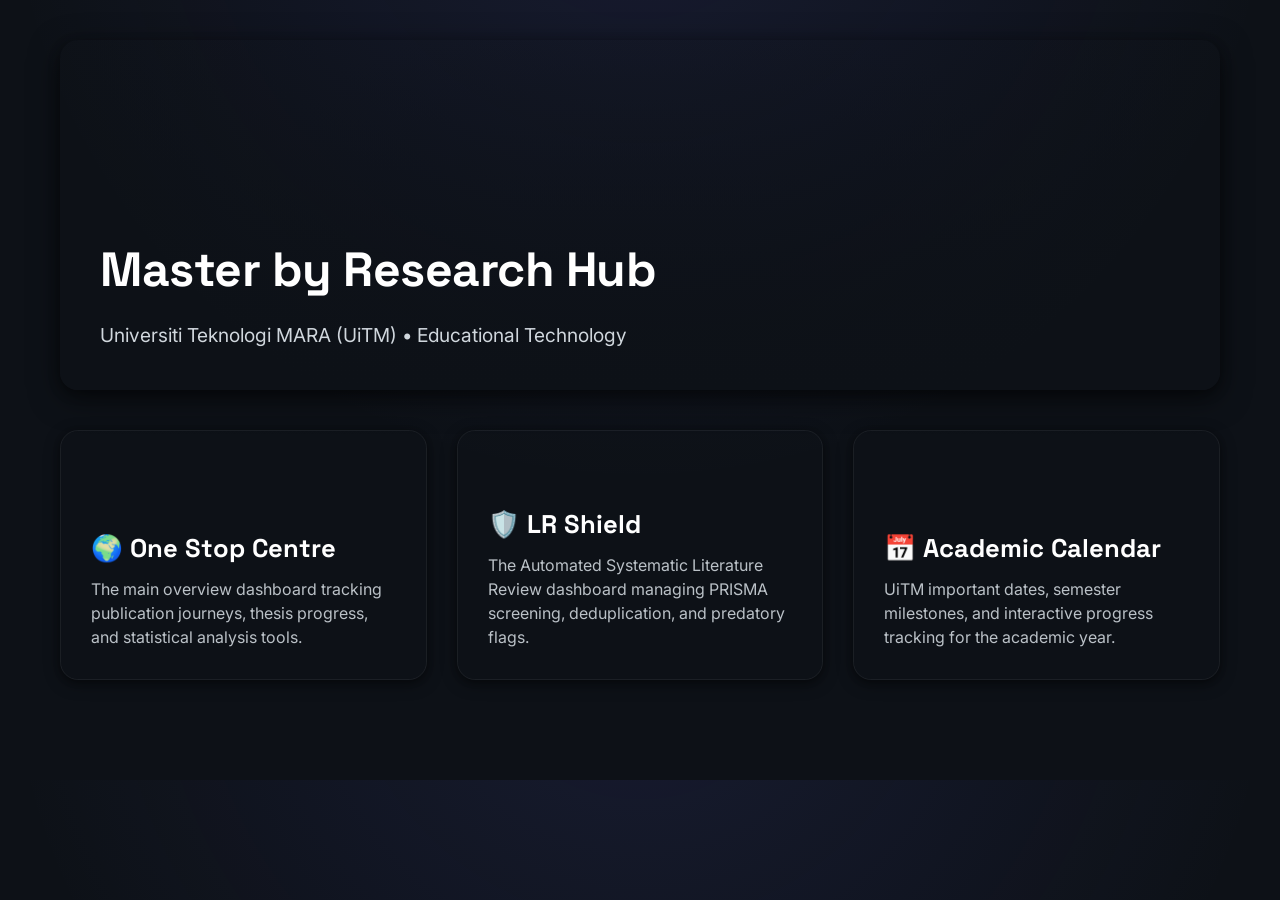
==== index.html @ 7d11b837 "Add root landing page with realistic theme" ====
<!DOCTYPE html>
<html lang="en">
<head>
    <meta charset="UTF-8">
    <meta name="viewport" content="width=device-width, initial-scale=1.0">
    <title>Master by Research Hub</title>
    <!-- Google Fonts -->
    <link rel="preconnect" href="https://fonts.googleapis.com">
    <link rel="preconnect" href="https://fonts.gstatic.com" crossorigin>
    <link href="https://fonts.googleapis.com/css2?family=Space+Grotesk:wght@400;500;600;700&family=Inter:wght@300;400;500;600;700&family=Outfit:wght@400;500;600;700;800&display=swap" rel="stylesheet">
    <link rel="stylesheet" href="One Stop Centre/style.css">
    
    <style>
        /* Realistic Background Theme Synchronisation */
        .card-bg-layer {
            position: absolute !important;
            inset: 0 !important;
            border-radius: inherit;
            background-size: cover;
            background-position: center;
            z-index: 10 !important; 
        }
        .card-bg-overlay {
            position: absolute !important;
            inset: 0 !important;
            border-radius: inherit;
            background: linear-gradient(180deg, rgba(13, 17, 23, 0.4) 0%, rgba(13, 17, 23, 0.95) 100%);
            z-index: 11 !important; 
        }
        
        .hero-banner {
            position: relative;
            width: 100%;
            height: 350px;
            border-radius: var(--r-xl);
            overflow: hidden;
            margin-bottom: 40px;
            display: flex;
            align-items: flex-end;
            padding: 40px;
            box-shadow: var(--shadow-lg);
        }

        .hero-bg {
            position: absolute;
            inset: 0;
            background-image: url('https://images.unsplash.com/photo-1497366216548-37526070297c?q=80&w=1600&auto=format&fit=crop');
            background-size: cover;
            background-position: center;
            z-index: 1;
        }

        .hero-overlay {
            position: absolute;
            inset: 0;
            background: linear-gradient(to top, rgba(13, 17, 23, 1) 0%, rgba(13, 17, 23, 0.2) 100%);
            z-index: 2;
        }

        .hero-content {
            position: relative;
            z-index: 3;
            max-width: 800px;
        }

        .hero-content h1 {
            font-family: var(--font-display);
            font-size: 3rem;
            font-weight: 700;
            color: #ffffff;
            margin-bottom: 15px;
            letter-spacing: -0.5px;
        }

        .hero-content p {
            font-size: 1.2rem;
            color: var(--text-light);
            opacity: 0.9;
        }

        .hub-grid {
            display: grid;
            grid-template-columns: repeat(auto-fit, minmax(300px, 1fr));
            gap: 30px;
            margin-bottom: 60px;
        }

        .hub-card {
            position: relative;
            border-radius: var(--r-xl);
            padding: 30px;
            min-height: 250px;
            display: flex;
            flex-direction: column;
            justify-content: flex-end;
            text-decoration: none;
            overflow: hidden;
            box-shadow: var(--shadow-md);
            transition: var(--t-base);
            border: 1px solid var(--border-dark);
        }

        .hub-card:hover {
            transform: translateY(-5px);
            box-shadow: var(--shadow-lg);
            border-color: var(--primary);
        }

        .hub-card .card-content {
            position: relative;
            z-index: 20;
        }

        .hub-card h3 {
            font-family: var(--font-display);
            font-size: 1.6rem;
            color: #ffffff;
            margin-bottom: 10px;
            display: flex;
            align-items: center;
            gap: 10px;
        }

        .hub-card p {
            color: var(--text-light);
            opacity: 0.8;
            font-size: 1rem;
            line-height: 1.5;
        }

        .container {
            max-width: 1200px;
            margin: 0 auto;
            padding: 40px 20px;
        }
    </style>
</head>
<body class="dark-theme">

    <div class="container">
        
        <!-- Hero Banner -->
        <div class="hero-banner">
            <div class="hero-bg"></div>
            <div class="hero-overlay"></div>
            <div class="hero-content">
                <h1>Master by Research Hub</h1>
                <p>Universiti Teknologi MARA (UiTM) &bull; Educational Technology</p>
            </div>
        </div>

        <!-- Main Navigation Grid -->
        <div class="hub-grid">
            
            <!-- One Stop Centre -->
            <a href="One Stop Centre/index.html" class="hub-card">
                <div class="card-bg-layer" style="background-image: url('https://images.unsplash.com/photo-1454165804606-c3d57bc86b40?q=80&w=600&auto=format&fit=crop');"></div>
                <div class="card-bg-overlay"></div>
                <div class="card-content">
                    <h3>🌍 One Stop Centre</h3>
                    <p>The main overview dashboard tracking publication journeys, thesis progress, and statistical analysis tools.</p>
                </div>
            </a>

            <!-- LR Shield -->
            <a href="Research Proposal/LR Matrix/index.html" class="hub-card">
                <div class="card-bg-layer" style="background-image: url('https://images.unsplash.com/photo-1507413245164-6160d8298b31?q=80&w=600&auto=format&fit=crop');"></div>
                <div class="card-bg-overlay"></div>
                <div class="card-content">
                    <h3>🛡️ LR Shield</h3>
                    <p>The Automated Systematic Literature Review dashboard managing PRISMA screening, deduplication, and predatory flags.</p>
                </div>
            </a>

            <!-- Academic Calendar -->
            <a href="UiTM Academic Calendar/index.html" class="hub-card">
                <div class="card-bg-layer" style="background-image: url('https://images.unsplash.com/photo-1506784983877-45594efa4cbe?q=80&w=600&auto=format&fit=crop');"></div>
                <div class="card-bg-overlay"></div>
                <div class="card-content">
                    <h3>📅 Academic Calendar</h3>
                    <p>UiTM important dates, semester milestones, and interactive progress tracking for the academic year.</p>
                </div>
            </a>

        </div>

    </div>

</body>
</html>
---- One Stop Centre/style.css ----
:root {
  /* === PubJourney Dark Mode — synced across all dashboards === */
  --bg-deep:    #0d1117;
  --bg-card:    rgba(22, 27, 34, 0.90);
  --bg-card-hover: rgba(28, 34, 48, 0.95);
  --bg-raised:  #1c2230;
  --bg-overlay: #212836;
  --border-light: rgba(255,255,255,0.10);
  --border-dark:  rgba(255,255,255,0.06);
  --primary:       #6366f1;
  --primary-hover: #7c7ff5;
  --primary-rgb:   99, 102, 241;
  --secondary:     #a78bfa;
  --accent: #38bdf8;
  --danger: hsl(348, 83%, 55%);
  --danger-pulse: rgba(239, 35, 60, 0.4);
  --warning: hsl(38, 92%, 50%);
  --color-green:  #22c55e;
  --color-amber:  #f59e0b;
  --color-red:    #ef4444;
  --color-sky:    #38bdf8;
  --color-rose:   #fb7185;
  --color-violet: #a78bfa;
  --color-teal:   #2dd4bf;
  --color-orange: #fb923c;
  --text-light:   #e6edf3;
  --text-muted:   #8b949e;
  --text-dark:    #0d1117;
  --text-link:    #7c7ff5;
  --font-sans:    'Inter', -apple-system, BlinkMacSystemFont, sans-serif;
  --font-display: 'Space Grotesk', sans-serif;
  --font-heading: 'Space Grotesk', 'Inter', sans-serif;
  --font-body:    'Inter', -apple-system, BlinkMacSystemFont, sans-serif;
  --sidebar-width: 280px;
  --r-sm: 6px;
  --r-md: 10px;
  --r-lg: 14px;
  --r-xl: 18px;
  --shadow-sm: 0 2px 8px rgba(0,0,0,0.35);
  --shadow-md: 0 4px 16px rgba(0,0,0,0.4), 0 2px 6px rgba(0,0,0,0.25);
  --shadow-lg: 0 8px 30px rgba(0,0,0,0.5), 0 4px 12px rgba(0,0,0,0.3);
  --t-fast: 150ms ease;
  --t-base: 220ms ease;
  --t-slow: 350ms cubic-bezier(0.4,0,0.2,1);
}

body.light-theme {
  --bg-deep:    #f1f5f9;
  --bg-card:    rgba(255, 255, 255, 0.90);
  --bg-card-hover: rgba(255, 255, 255, 0.98);
  --bg-raised:  #ffffff;
  --bg-overlay: #e2e8f0;
  --border-light: rgba(0,0,0,0.10);
  --border-dark:  rgba(0,0,0,0.06);
  --primary:        #4f46e5;
  --primary-hover:  #4338ca;
  --primary-rgb:    79, 70, 229;
  --secondary:      #7e22ce;
  --accent:         #0284c7;
  --text-light:     #0f172a;
  --text-muted:     #475569;
  --text-dark:      #f1f5f9;
  --text-link:      #4f46e5;
  background-color: #f1f5f9 !important;
  background-image: radial-gradient(circle 800px at var(--mouse-x, 50%) var(--mouse-y, -20%), rgba(79,70,229,0.06) 0%, transparent 80%) !important;
  color: #0f172a !important;
}
body.light-theme .sidebar { background-color: rgba(255,255,255,0.85) !important; border-right-color: rgba(0,0,0,0.08) !important; }
body.light-theme .nav-btn:hover { background-color: rgba(0,0,0,0.05) !important; }

* { box-sizing: border-box; margin: 0; padding: 0; }

body {
  font-family: var(--font-body);
  background-color: var(--bg-deep);
  color: var(--text-light);
  overflow-x: hidden;
  line-height: 1.5;
  transition: background-color .4s ease, color .4s ease;
  background-image: radial-gradient(circle 800px at var(--mouse-x, 50%) var(--mouse-y, -20%), rgba(99,102,241,0.12) 0%, transparent 80%);
}

a { text-decoration: none; }

.app-container { display: flex; min-height: 100vh; }

.sidebar {
  width: 280px;
  background-color: var(--bg-card);
  backdrop-filter: blur(20px);
  -webkit-backdrop-filter: blur(20px);
  border-right: 1px solid var(--border-light);
  padding: 24px;
  display: flex;
  flex-direction: column;
  position: fixed;
  height: 100vh;
  z-index: 100;
  transition: background-color .4s ease;
}

body.light-theme .sidebar { background-color: #fff6; }

.sidebar-brand { display: flex; align-items: center; gap: 12px; margin-bottom: 20px; }
.brand-logo { width: 32px; height: 32px; object-fit: contain; }
.brand-text h1 { font-family: var(--font-heading); font-size: 20px; font-weight: 700; letter-spacing: .5px; }
.brand-text p { color: var(--text-muted); font-size: 11px; text-transform: uppercase; letter-spacing: 1px; }

.sidebar-nav { display: flex; flex-direction: column; gap: 8px; flex: 1; margin-top: 24px; }
.nav-btn {
  background: none;
  border: none;
  color: var(--text-muted);
  padding: 12px 16px;
  font-family: var(--font-heading);
  font-size: 15px;
  font-weight: 500;
  text-align: left;
  border-radius: 0 24px 24px 0;
  cursor: pointer;
  display: flex;
  align-items: center;
  gap: 12px;
  transition: all .25s;
  margin-right: 16px;
  border-right: 2px solid transparent;
}
.nav-btn:hover { background: rgba(255,255,255,0.04); color: var(--text-light); }
.nav-btn.active {
  background: linear-gradient(90deg, rgba(var(--primary-rgb),0.15) 0%, rgba(var(--primary-rgb),0.02) 100%);
  color: var(--primary);
  border-right: 2px solid var(--primary);
  border-left: none;
  padding-left: 16px;
}
body.light-theme .nav-btn:hover { background-color: #00000008; color: var(--text-dark); }

.nav-icon { width: 20px; height: 20px; object-fit: contain; }

.main-content { margin-left: 280px; flex: 1; padding: 40px; min-width: 0; }

.card {
  background-color: var(--bg-card);
  backdrop-filter: blur(12px);
  border: 1px solid var(--border-light);
  border-radius: 16px;
  padding: 24px;
  transition: transform .25s, border-color .25s;
}
.card:hover { transform: translateY(-2px); border-color: #ffffff26; }
body.light-theme .card:hover { border-color: #00000026; }

.theme-toggle {
  background: #ffffff14;
  border: 1px solid var(--border-light);
  color: var(--text-light);
  width: 2.2rem;
  height: 2.2rem;
  border-radius: 8px;
  cursor: pointer;
  display: flex;
  align-items: center;
  justify-content: center;
  transition: all .3s;
}
.theme-toggle:hover { background: #ffffff26; transform: rotate(15deg) scale(1.05); }
body.light-theme .theme-toggle { background: #00000008; border-color: var(--border-light); }
body.light-theme .theme-toggle:hover { background: #0000001a; }
.theme-toggle img { width: 18px; height: 18px; object-fit: contain; }

/* ============================================================
   NEWS TICKER (BOTTOM FIXED)
   ============================================================ */
.news-ticker-container {
  position: fixed;
  bottom: 0;
  left: 280px; /* sidebar width */
  right: 0;
  height: 40px;
  background: var(--bg-card);
  backdrop-filter: blur(12px);
  -webkit-backdrop-filter: blur(12px);
  border-top: 1px solid var(--border-light);
  display: flex;
  align-items: center;
  z-index: 50;
  overflow: hidden;
}

@media (max-width: 768px) {
  .news-ticker-container {
    left: 0;
  }
}

.news-ticker-label {
  background: #ef4444;
  color: white;
  font-weight: 700;
  font-size: 11px;
  letter-spacing: 1px;
  padding: 0 16px;
  height: 100%;
  display: flex;
  align-items: center;
  text-transform: uppercase;
  position: relative;
  z-index: 2;
  box-shadow: 2px 0 10px rgba(0,0,0,0.2);
  flex-shrink: 0;
}

.ticker-clock {
  background: rgba(0, 0, 0, 0.2);
  color: var(--text-light);
  font-family: 'Courier New', Courier, monospace;
  font-size: 13px;
  font-weight: 600;
  padding: 0 16px;
  height: 100%;
  display: flex;
  align-items: center;
  border-right: 1px solid var(--border-light);
  flex-shrink: 0;
  z-index: 2;
  box-shadow: inset 0 0 10px rgba(0,0,0,0.1);
}

.news-ticker-wrap {
  flex: 1;
  overflow: hidden;
  position: relative;
  height: 100%;
  display: flex;
  align-items: center;
  mask-image: linear-gradient(to right, transparent, black 5%, black 95%, transparent);
  -webkit-mask-image: linear-gradient(to right, transparent, black 5%, black 95%, transparent);
}

.news-ticker-content {
  display: inline-block;
  white-space: nowrap;
  padding-left: 100%;
  animation: ticker 50s linear infinite;
  color: var(--text-muted);
  font-size: 13px;
}

.news-ticker-content:hover {
  animation-play-state: paused;
}

.ticker-item {
  display: inline-block;
  padding: 0 2rem;
}

.ticker-item span {
  color: #ef4444;
  margin-right: 0.5rem;
}

@keyframes ticker {
  0% { transform: translateX(0); }
  100% { transform: translateX(-100%); }
}


/* ============================================================
   GLASSMORPHIC MIRROR EFFECT (SYNCED FROM PUBJOURNEY)
   ============================================================ */
.card, .stat-card, .tier-box, .diagnostic-box, .evidence-gate-calculator, .timeline-item, .kanban-card {
  box-shadow: 
    0 8px 32px rgba(0,0,0,0.35),
    inset 0 1px 1px rgba(255,255,255,0.15),
    inset 0 -1px 1px rgba(0,0,0,0.3) !important;
  transform-style: preserve-3d;
  position: relative;
}

.card:hover, .stat-card:hover, .tier-box:hover, .timeline-item:hover, .kanban-card:hover {
  box-shadow: 
    0 20px 40px rgba(0,0,0,0.65),
    inset 0 1px 2px rgba(255,255,255,0.3),
    inset 0 -1px 1px rgba(0,0,0,0.4) !important;
  z-index: 10;
}

.card::after, .stat-card::after, .tier-box::after, .diagnostic-box::after, .evidence-gate-calculator::after, .timeline-item::after, .kanban-card::after {
  content: '';
  position: absolute;
  inset: 0;
  border-radius: inherit;
  background: linear-gradient(135deg, rgba(255,255,255,0.12) 0%, transparent 40%);
  pointer-events: none;
  opacity: 0.3;
  transition: opacity 0.3s ease;
}

.card:hover::after, .stat-card:hover::after, .tier-box:hover::after, .timeline-item:hover::after, .kanban-card:hover::after {
  opacity: 1;
}

/* 3D Glassmorphic Mirror Glare - LIGHT MODE */
body.light-theme .card,
body.light-theme .stat-card,
body.light-theme .tier-box,
body.light-theme .diagnostic-box,
body.light-theme .evidence-gate-calculator,
body.light-theme .timeline-item,
body.light-theme .kanban-card {
  background: rgba(255, 255, 255, 0.6) !important; /* Translucent base so the white glare is visible */
  backdrop-filter: blur(24px) !important;
  -webkit-backdrop-filter: blur(24px) !important;
  border: 1px solid rgba(255, 255, 255, 0.8) !important;
  box-shadow: 
    0 8px 32px rgba(31, 38, 135, 0.05),
    inset 0 1px 2px rgba(255, 255, 255, 1),
    inset 0 -1px 1px rgba(0, 0, 0, 0.05) !important;
}

body.light-theme .card:hover,
body.light-theme .stat-card:hover,
body.light-theme .tier-box:hover,
body.light-theme .timeline-item:hover,
body.light-theme .kanban-card:hover {
  background: rgba(255, 255, 255, 0.8) !important;
  box-shadow: 
    0 16px 40px rgba(31, 38, 135, 0.1),
    inset 0 1px 2px rgba(255, 255, 255, 1),
    inset 0 -1px 1px rgba(0, 0, 0, 0.08) !important;
}

body.light-theme .card::after,
body.light-theme .stat-card::after,
body.light-theme .tier-box::after,
body.light-theme .diagnostic-box::after,
body.light-theme .evidence-gate-calculator::after,
body.light-theme .timeline-item::after,
body.light-theme .kanban-card::after {
  background: linear-gradient(135deg, rgba(255,255,255,0.9) 0%, transparent 60%);
  opacity: 0.4;
}

/* Ensure text and content sit ABOVE the glare */
body.light-theme .card > *,
body.light-theme .stat-card > *,
body.light-theme .tier-box > *,
body.light-theme .diagnostic-box > *,
body.light-theme .kanban-card > * {
  position: relative;
  z-index: 1;
}


body.light-theme .card:hover::after,
body.light-theme .stat-card:hover::after,
body.light-theme .tier-box:hover::after,
body.light-theme .timeline-item:hover::after,
body.light-theme .kanban-card:hover::after {
  opacity: 1;
}
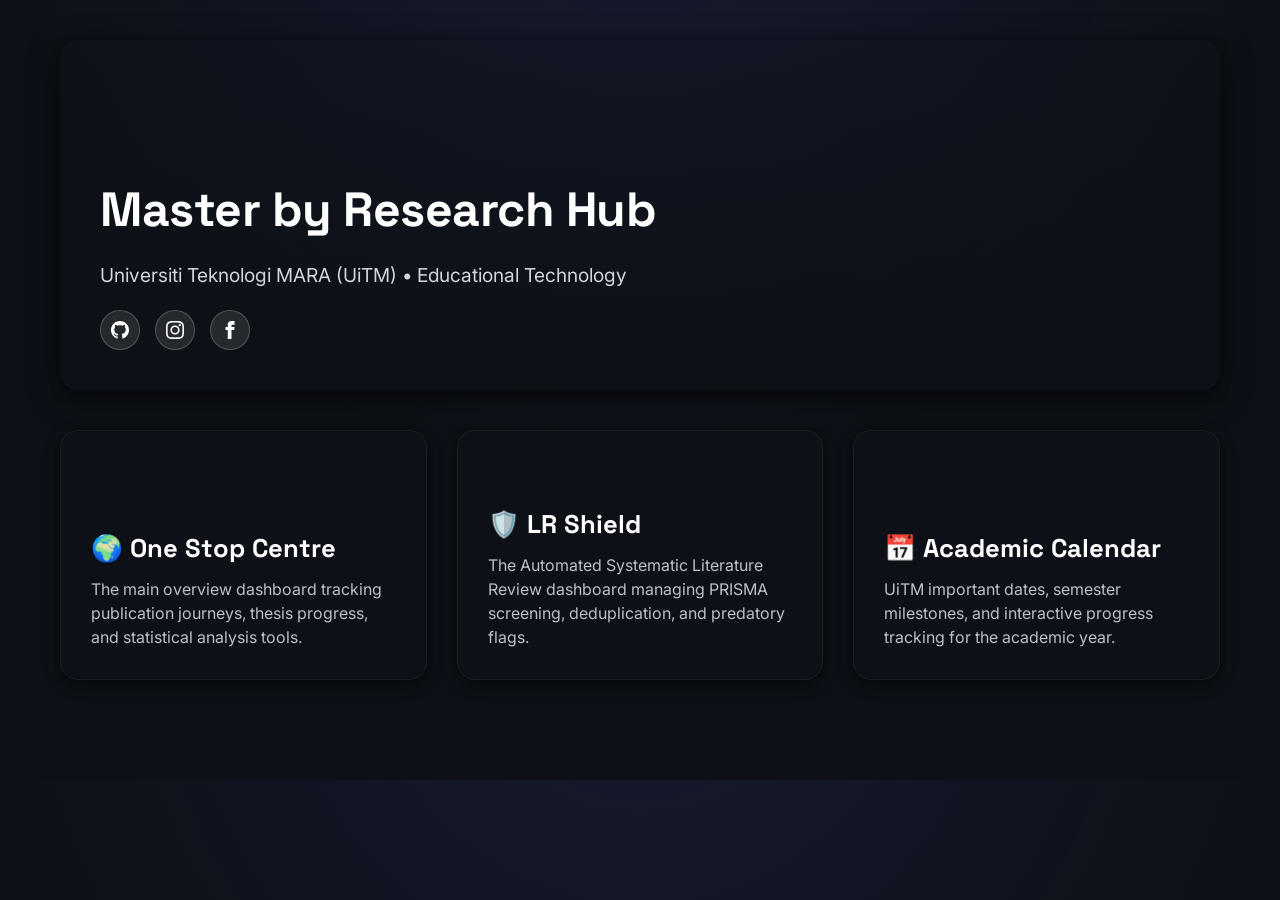
==== commit cf3b65b5: "Fix calendar height cutoff and add social media links to main hub" ====
--- a/index.html
+++ b/index.html
@@ -128,6 +128,38 @@
             line-height: 1.5;
         }
 
+        .social-links {
+            display: flex;
+            gap: 15px;
+            margin-top: 20px;
+        }
+
+        .social-links a {
+            display: flex;
+            align-items: center;
+            justify-content: center;
+            width: 40px;
+            height: 40px;
+            border-radius: 50%;
+            background: rgba(255, 255, 255, 0.1);
+            color: #fff;
+            text-decoration: none;
+            transition: all 0.3s ease;
+            border: 1px solid rgba(255, 255, 255, 0.2);
+        }
+
+        .social-links a:hover {
+            background: var(--primary, #6366f1);
+            transform: translateY(-3px);
+            border-color: var(--primary, #6366f1);
+        }
+        
+        .social-links a svg {
+            width: 18px;
+            height: 18px;
+            fill: currentColor;
+        }
+
         .container {
             max-width: 1200px;
             margin: 0 auto;
@@ -146,6 +178,17 @@
             <div class="hero-content">
                 <h1>Master by Research Hub</h1>
                 <p>Universiti Teknologi MARA (UiTM) &bull; Educational Technology</p>
+                <div class="social-links">
+                    <a href="https://github.com/muszyolo" target="_blank" title="GitHub">
+                        <svg viewBox="0 0 24 24"><path d="M12 0c-6.626 0-12 5.373-12 12 0 5.302 3.438 9.8 8.207 11.387.599.111.793-.261.793-.577v-2.234c-3.338.726-4.033-1.416-4.033-1.416-.546-1.387-1.333-1.756-1.333-1.756-1.089-.745.083-.729.083-.729 1.205.084 1.839 1.237 1.839 1.237 1.07 1.834 2.807 1.304 3.492.997.107-.775.418-1.305.762-1.604-2.665-.305-5.467-1.334-5.467-5.931 0-1.311.469-2.381 1.236-3.221-.124-.303-.535-1.524.117-3.176 0 0 1.008-.322 3.301 1.23.957-.266 1.983-.399 3.003-.404 1.02.005 2.047.138 3.006.404 2.291-1.552 3.297-1.23 3.297-1.23.653 1.653.242 2.874.118 3.176.77.84 1.235 1.911 1.235 3.221 0 4.609-2.807 5.624-5.479 5.921.43.372.823 1.102.823 2.222v3.293c0 .319.192.694.801.576 4.765-1.589 8.199-6.086 8.199-11.386 0-6.627-5.373-12-12-12z"/></svg>
+                    </a>
+                    <a href="https://instagram.com/muszyolo" target="_blank" title="Instagram">
+                        <svg viewBox="0 0 24 24"><path d="M12 2.163c3.204 0 3.584.012 4.85.07 3.252.148 4.771 1.691 4.919 4.919.058 1.265.069 1.645.069 4.849 0 3.205-.012 3.584-.069 4.849-.149 3.225-1.664 4.771-4.919 4.919-1.266.058-1.644.07-4.85.07-3.204 0-3.584-.012-4.849-.07-3.26-.149-4.771-1.699-4.919-4.92-.058-1.265-.07-1.644-.07-4.849 0-3.204.013-3.583.07-4.849.149-3.227 1.664-4.771 4.919-4.919 1.266-.057 1.645-.069 4.849-.069zM12 0C8.741 0 8.333.014 7.053.072 2.695.272.273 2.69.073 7.052.014 8.333 0 8.741 0 12c0 3.259.014 3.668.072 4.948.2 4.358 2.618 6.78 6.98 6.98C8.333 23.986 8.741 24 12 24c3.259 0 3.668-.014 4.948-.072 4.354-.2 6.782-2.618 6.979-6.98.059-1.28.073-1.689.073-4.948 0-3.259-.014-3.667-.072-4.947-.196-4.354-2.617-6.78-6.979-6.98C15.668.014 15.259 0 12 0zm0 5.838a6.162 6.162 0 100 12.324 6.162 6.162 0 000-12.324zM12 16a4 4 0 110-8 4 4 0 010 8zm6.406-11.845a1.44 1.44 0 100 2.881 1.44 1.44 0 000-2.881z"/></svg>
+                    </a>
+                    <a href="https://facebook.com/muszyolo" target="_blank" title="Facebook">
+                        <svg viewBox="0 0 24 24"><path d="M9 8h-3v4h3v12h5v-12h3.642l.358-4h-4v-1.667c0-.955.192-1.333 1.115-1.333h2.885v-5h-3.808c-3.596 0-5.192 1.583-5.192 4.615v3.385z"/></svg>
+                    </a>
+                </div>
             </div>
         </div>
 
--- a/One Stop Centre/style.css
+++ b/One Stop Centre/style.css
@@ -360,3 +360,41 @@
 body.light-theme .kanban-card:hover::after {
   opacity: 1;
 }
+
+/* ====================================================
+   DARK MODE: Global Select / Dropdown Overrides
+   Applies across ALL dashboards that import this CSS
+   ==================================================== */
+select,
+select.form-input {
+  background-color: var(--bg-raised, #1c2230) !important;
+  color: var(--text-light, #e6edf3) !important;
+  border: 1px solid var(--border-light, rgba(255,255,255,0.12)) !important;
+  border-radius: 8px !important;
+  padding: 8px 12px !important;
+  font-family: var(--font-body) !important;
+  font-size: 14px !important;
+  cursor: pointer !important;
+  appearance: auto !important;
+  -webkit-appearance: auto !important;
+}
+select option {
+  background-color: #1c2230 !important;
+  color: #e6edf3 !important;
+}
+select:focus,
+select:hover {
+  border-color: var(--primary, #6366f1) !important;
+  outline: none !important;
+}
+/* Light theme overrides */
+body.light-theme select,
+body.light-theme select.form-input {
+  background-color: rgba(255,255,255,0.9) !important;
+  color: #0f172a !important;
+  border-color: rgba(0,0,0,0.15) !important;
+}
+body.light-theme select option {
+  background-color: #ffffff !important;
+  color: #0f172a !important;
+}
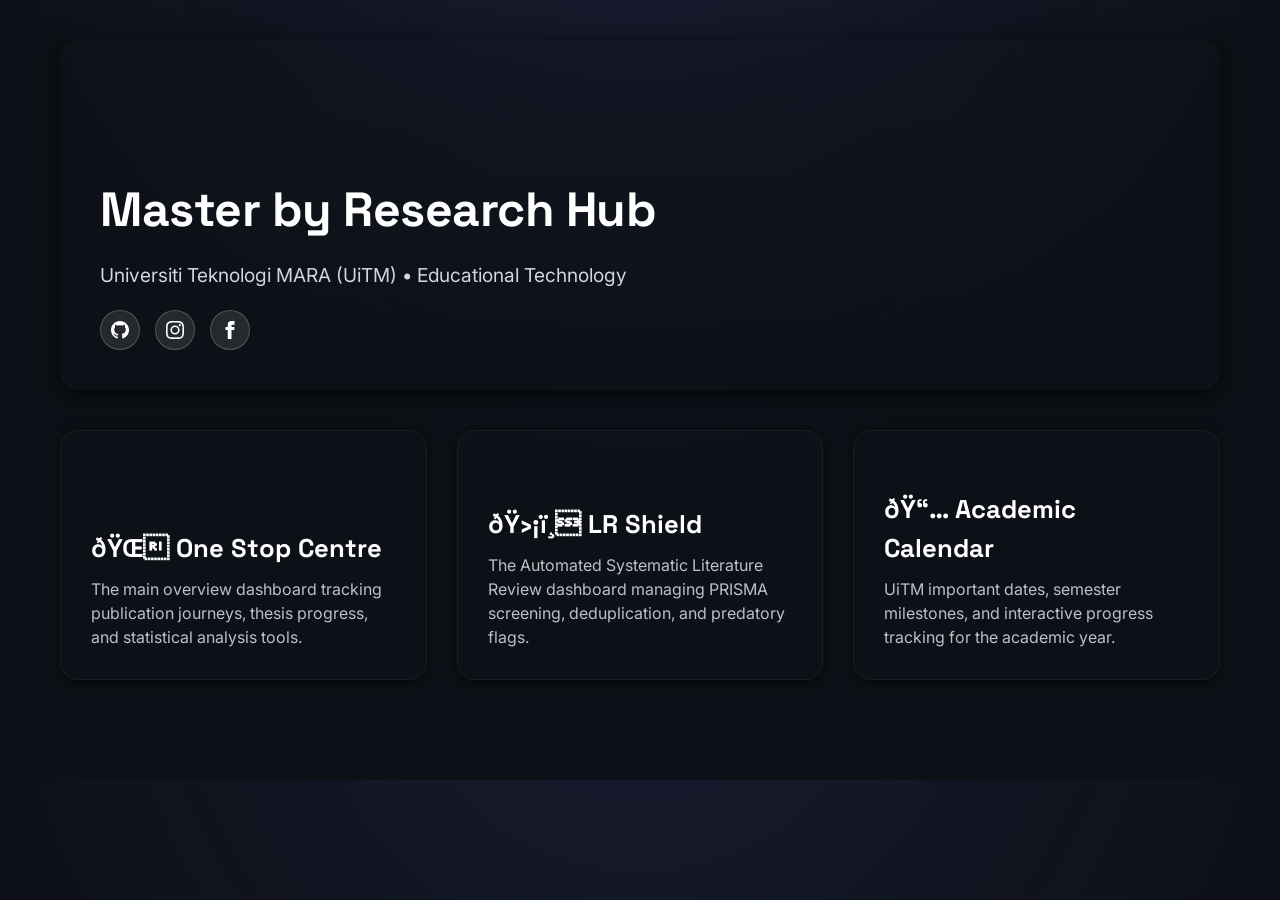
==== commit 9ef2d20b: "Force Pages rebuild - add meta description and build timestamp" ====
--- a/index.html
+++ b/index.html
@@ -1,9 +1,11 @@
-<!DOCTYPE html>
+﻿<!DOCTYPE html>
 <html lang="en">
 <head>
     <meta charset="UTF-8">
     <meta name="viewport" content="width=device-width, initial-scale=1.0">
-    <title>Master by Research Hub</title>
+    <title>Master by Research Hub | dYO</title>
+    <meta name="description" content="Master by Research Hub - UiTM Educational Technology Research Dashboard">
+    <meta name="build" content="20260618-1055">
     <!-- Google Fonts -->
     <link rel="preconnect" href="https://fonts.googleapis.com">
     <link rel="preconnect" href="https://fonts.gstatic.com" crossorigin>
@@ -200,7 +202,7 @@
                 <div class="card-bg-layer" style="background-image: url('https://images.unsplash.com/photo-1454165804606-c3d57bc86b40?q=80&w=600&auto=format&fit=crop');"></div>
                 <div class="card-bg-overlay"></div>
                 <div class="card-content">
-                    <h3>🌍 One Stop Centre</h3>
+                    <h3>ðŸŒ One Stop Centre</h3>
                     <p>The main overview dashboard tracking publication journeys, thesis progress, and statistical analysis tools.</p>
                 </div>
             </a>
@@ -210,7 +212,7 @@
                 <div class="card-bg-layer" style="background-image: url('https://images.unsplash.com/photo-1507413245164-6160d8298b31?q=80&w=600&auto=format&fit=crop');"></div>
                 <div class="card-bg-overlay"></div>
                 <div class="card-content">
-                    <h3>🛡️ LR Shield</h3>
+                    <h3>ðŸ›¡ï¸ LR Shield</h3>
                     <p>The Automated Systematic Literature Review dashboard managing PRISMA screening, deduplication, and predatory flags.</p>
                 </div>
             </a>
@@ -220,7 +222,7 @@
                 <div class="card-bg-layer" style="background-image: url('https://images.unsplash.com/photo-1506784983877-45594efa4cbe?q=80&w=600&auto=format&fit=crop');"></div>
                 <div class="card-bg-overlay"></div>
                 <div class="card-content">
-                    <h3>📅 Academic Calendar</h3>
+                    <h3>ðŸ“… Academic Calendar</h3>
                     <p>UiTM important dates, semester milestones, and interactive progress tracking for the academic year.</p>
                 </div>
             </a>
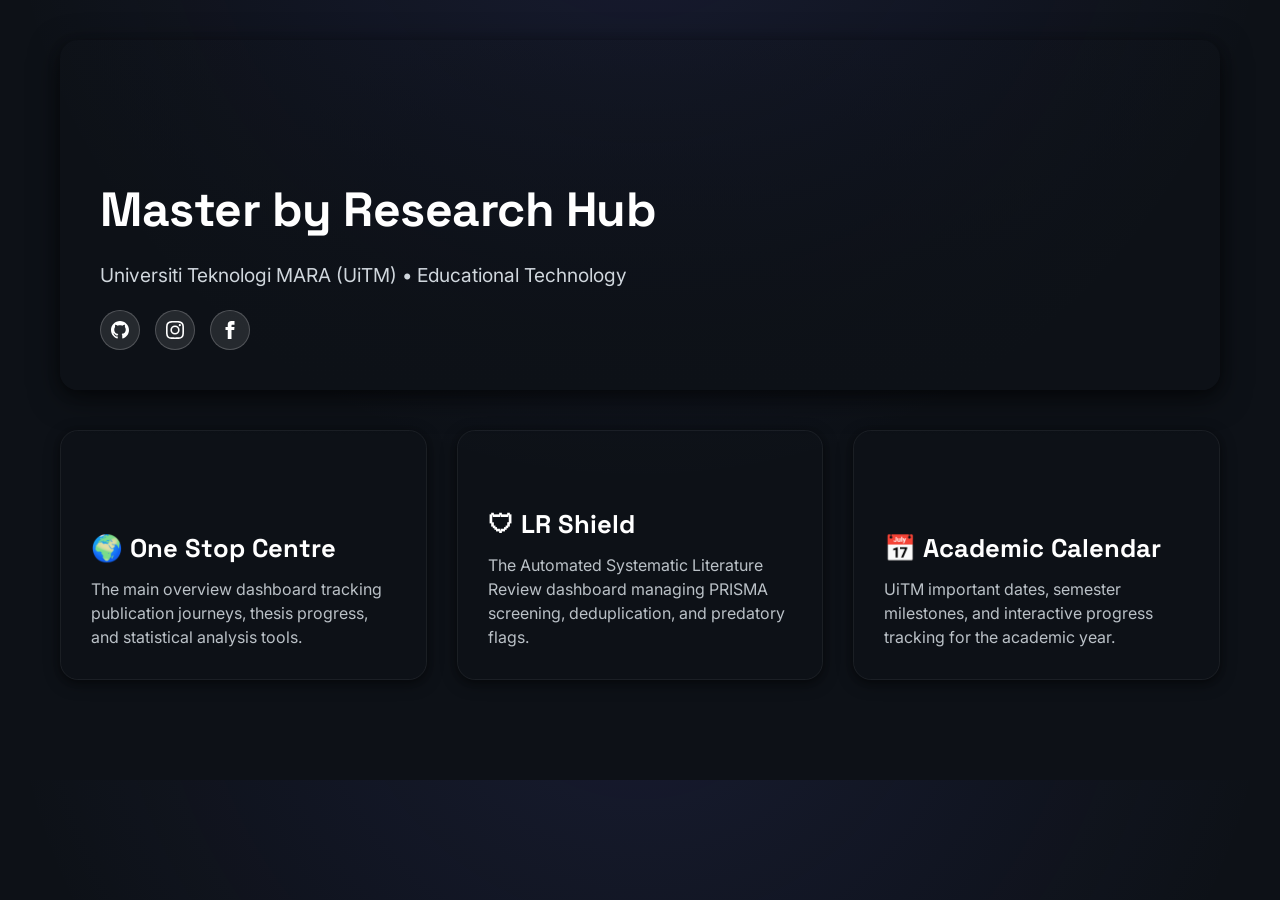
==== commit 2eeec8d5: "Fix broken emojis in hub card titles via HTML entities" ====
--- a/index.html
+++ b/index.html
@@ -5,7 +5,7 @@
     <meta name="viewport" content="width=device-width, initial-scale=1.0">
     <title>Master by Research Hub | dYO</title>
     <meta name="description" content="Master by Research Hub - UiTM Educational Technology Research Dashboard">
-    <meta name="build" content="20260618-1055">
+    <meta name="build" content="20260618-1105">
     <!-- Google Fonts -->
     <link rel="preconnect" href="https://fonts.googleapis.com">
     <link rel="preconnect" href="https://fonts.gstatic.com" crossorigin>
@@ -202,7 +202,7 @@
                 <div class="card-bg-layer" style="background-image: url('https://images.unsplash.com/photo-1454165804606-c3d57bc86b40?q=80&w=600&auto=format&fit=crop');"></div>
                 <div class="card-bg-overlay"></div>
                 <div class="card-content">
-                    <h3>ðŸŒ One Stop Centre</h3>
+                    <h3>&#127757; One Stop Centre</h3>
                     <p>The main overview dashboard tracking publication journeys, thesis progress, and statistical analysis tools.</p>
                 </div>
             </a>
@@ -212,7 +212,7 @@
                 <div class="card-bg-layer" style="background-image: url('https://images.unsplash.com/photo-1507413245164-6160d8298b31?q=80&w=600&auto=format&fit=crop');"></div>
                 <div class="card-bg-overlay"></div>
                 <div class="card-content">
-                    <h3>ðŸ›¡ï¸ LR Shield</h3>
+                    <h3>&#128737; LR Shield</h3>
                     <p>The Automated Systematic Literature Review dashboard managing PRISMA screening, deduplication, and predatory flags.</p>
                 </div>
             </a>
@@ -222,7 +222,7 @@
                 <div class="card-bg-layer" style="background-image: url('https://images.unsplash.com/photo-1506784983877-45594efa4cbe?q=80&w=600&auto=format&fit=crop');"></div>
                 <div class="card-bg-overlay"></div>
                 <div class="card-content">
-                    <h3>ðŸ“… Academic Calendar</h3>
+                    <h3>&#128197; Academic Calendar</h3>
                     <p>UiTM important dates, semester milestones, and interactive progress tracking for the academic year.</p>
                 </div>
             </a>
